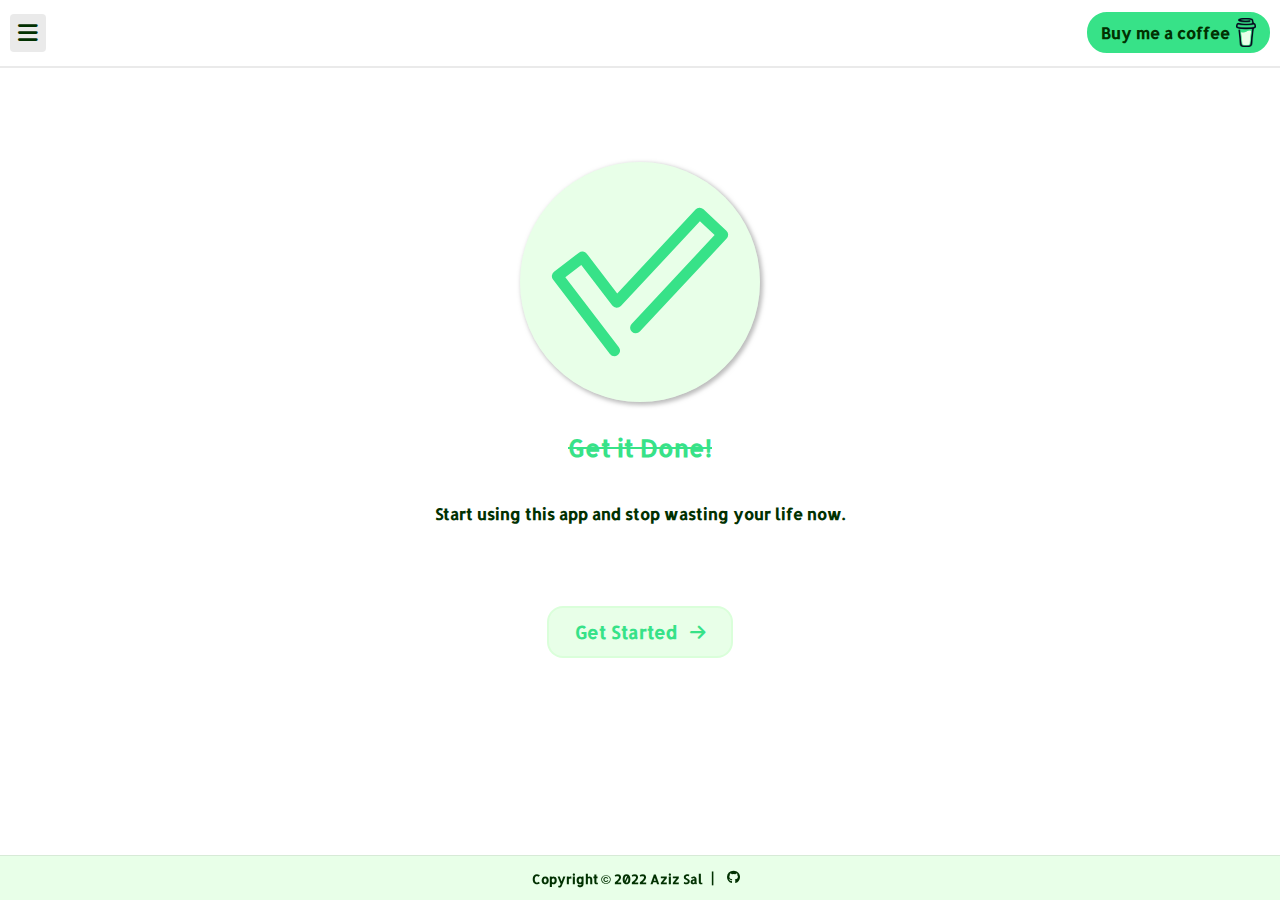
==== index.html @ b4b56050 "create user landing page relates #3" ====
<!DOCTYPE html>
<html lang="en">
<head>
  <meta charset="UTF-8">
  <meta http-equiv="X-UA-Compatible" content="IE=edge">
  <meta name="viewport" content="width=device-width, initial-scale=1.0">
  <title>Get it Done!</title>
  <link rel="icon" href="./check-mark.svg" type="icon">
  <link rel="preconnect" href="https://fonts.googleapis.com">
  <link rel="preconnect" href="https://fonts.gstatic.com" crossorigin>
  <link href="https://fonts.googleapis.com/css2?family=Allerta&display=swap" rel="stylesheet">
  <link rel="stylesheet" href="styles/landing.css">
  <link rel="stylesheet" href="https://cdnjs.cloudflare.com/ajax/libs/font-awesome/6.0.0-beta3/css/all.min.css"/>
</head>
<body>
  <header class="header">
    <div class="menu">
      <i class="fa-solid fa-bars"></i>
    </div>
    <div class="donate">
      <a href="https://www.buymeacoffee.com/" target="_blank">
        <button>
          <span>Buy me a coffee</span> 
          <img src="./images/coffee.png" width="20px" alt="coffee">
        </button>
      </a>
    </div>
  </header>
  <main class="main">
    <div class="container">
      <figure>
        <img src="images/check-mark.svg" alt="check mark">
        <figcaption>
          <h2 class="title">Get it Done!</h2>
          <p>Start using this app and stop wasting your life now.</p>
        </figcaption>
      </figure>
      <div class="get-started">
        <a href="todo-app.html">
          <button>
            <span>Get Started</span>
            <i id="arrow" class="fas fa-arrow-right"></i>
          </button>
        </a>
      </div>
    </div>
  </main>
  <footer class="footer">
    <p>
      Copyright &copy; 2022 Aziz Sal <span class="bar">|</span>
    </p>
    <a href="https://github.com/azzsal">
      <i class="fab fa-github"></i>
    </a>
  </footer>
  <script src="js/landing.js"></script>
</body>
</html>
---- styles/landing.css ----
* {
  box-sizing: border-box;
  font-family: 'Allerta', sans-serif;
}

::selection {
  background-color:rgba(128, 128, 128, 0.15);
}

:root {
  --body-bc: #fff;
  --primary-color: rgb(1, 49, 1);
  --secondary-color: #37e288;
  --extra-color: rgba(196, 255, 196, 0.384);
  --extra-bc: rgba(128, 128, 128, 0.164);
  --line-width: 0%;
}

button {
  cursor: pointer;
}

a {
  text-decoration: none;
}

/* header styling */

.header {
  display: flex;
  justify-content: space-between;
  align-items: center;
  border-bottom: 2px solid var(--extra-bc);
  padding: 1rem 0.6rem;
  position: absolute;
  width: 100%;
  top: 0;
  left: 0;
  height: 7.5vh;
}

.header .menu i{
  font-size: 1.4rem;
  color: var(--primary-color);
  background-color: var(--extra-bc);
  padding: 0.5rem;
  border-radius: 4px;
}

.header .donate button {
  background-color: var(--secondary-color);
  color: var(--primary-color);
  padding: 4px 12px;
  border-radius: 20px;
  outline: none;
  border: 2px solid var(--secondary-color);
  font-size: 1rem;
  font-weight: bold;
  display: inline-flex;
  align-items: center;
  transition: all 0.3s ease-in-out;
}

.header .donate button:hover {
  border: 2px solid rgb(1, 49, 1) !important;
}

.header .donate button span {
  margin-right: 0.4rem;
}

/* main section styling */

.main {
  display: flex;
  align-items: center;
  justify-content: center;
  height: 87.5vh;
}

.main .container {
  text-align: center;
}

.main .container figure {
  margin-bottom: 5rem;
}

.main .container img {
  background-color: var(--extra-color);
  width: 240px;
  border-radius: 50%;
  box-shadow: 2px 2px 4px 1px rgba(128, 128, 128, 0.527);
}

.main .container figure figcaption .title {
  font-weight: bold;
  color: var(--secondary-color);
  margin-top: 26px;
  display: inline-block;
}

.main .container figure figcaption .title::after {
  content: "";
  position: relative;
  display: block;
  bottom: 16px;
  left: 0;
  width: var(--line-width);
  height: 2px;
  background-color: var(--secondary-color);
  transition: all 3.2s ease;
}

.main .container figure figcaption .title:hover::after {
  width: var(--line-width);
}

.main .container figure p {
  line-height: 1.6;
  color: var(--primary-color);
  font-weight: bold;
  font-size: 1rem;
}

.main .container .get-started button {
  padding: 0.8rem 1.6rem;
  border-radius: 1rem;
  outline: none;
  border: 2px solid var(--extra-color);
  color: var(--secondary-color);
  background-color: var(--extra-color);
  font-weight: bold;
  font-size: 1.1rem;
  transition: all 0.3s ease-in-out;
}

.main .container .get-started button span {
  margin-right: 0.5rem;
}

.main .container .get-started button:hover {
  background-color: var(--secondary-color);
  color: var(--primary-color);
  border: 2px solid var(--primary-color);
}

/* footer styling */

.footer {
  position: fixed;
  bottom: 0;
  left: 0;
  display: flex;
  align-items: center;
  justify-content: center;
  gap: 10px;
  width: 100%;
  background-color: var(--extra-color);
  color: var(--primary-color);
  font-size: 0.84rem;
  font-weight: bold;
  border-top: 1px solid var(--extra-bc);
  height: 5vh;
}

.footer i {
  color:rgb(1, 49, 1);
  padding: 8px;
}

.footer .bar {
  position: relative;
  left: 5px;
  bottom: 2px;
}
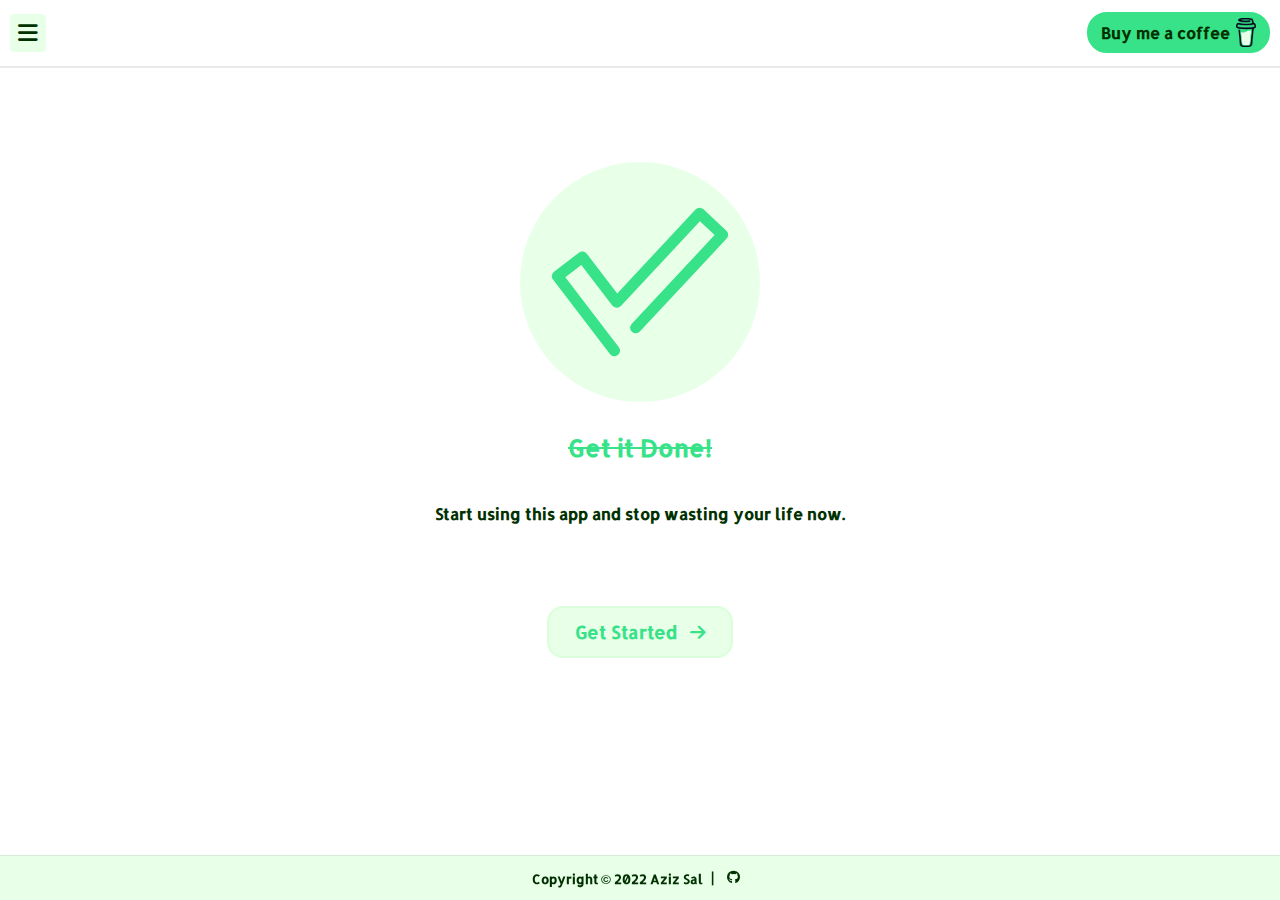
==== commit c6457138: "add fade effect for the check mark on the landing page relates #9" ====
--- a/index.html
+++ b/index.html
@@ -5,7 +5,7 @@
   <meta http-equiv="X-UA-Compatible" content="IE=edge">
   <meta name="viewport" content="width=device-width, initial-scale=1.0">
   <title>Get it Done!</title>
-  <link rel="icon" href="./check-mark.svg" type="icon">
+  <link rel="icon" href="images/check-mark.svg" type="icon">
   <link rel="preconnect" href="https://fonts.googleapis.com">
   <link rel="preconnect" href="https://fonts.gstatic.com" crossorigin>
   <link href="https://fonts.googleapis.com/css2?family=Allerta&display=swap" rel="stylesheet">
@@ -29,7 +29,7 @@
   <main class="main">
     <div class="container">
       <figure>
-        <img src="images/check-mark.svg" alt="check mark">
+        <img class="fade-right" src="images/check-mark.svg" alt="check mark">
         <figcaption>
           <h2 class="title">Get it Done!</h2>
           <p>Start using this app and stop wasting your life now.</p>
--- a/styles/landing.css
+++ b/styles/landing.css
@@ -14,6 +14,7 @@
   --extra-color: rgba(196, 255, 196, 0.384);
   --extra-bc: rgba(128, 128, 128, 0.164);
   --line-width: 0%;
+  --tran-value: 40px;
 }
 
 button {
@@ -42,7 +43,7 @@
 .header .menu i{
   font-size: 1.4rem;
   color: var(--primary-color);
-  background-color: var(--extra-bc);
+  background-color: var(--extra-color);
   padding: 0.5rem;
   border-radius: 4px;
 }
@@ -62,7 +63,7 @@
 }
 
 .header .donate button:hover {
-  border: 2px solid rgb(1, 49, 1) !important;
+  border: 2px solid rgb(1, 49, 1);
 }
 
 .header .donate button span {
@@ -90,7 +91,27 @@
   background-color: var(--extra-color);
   width: 240px;
   border-radius: 50%;
-  box-shadow: 2px 2px 4px 1px rgba(128, 128, 128, 0.527);
+  animation-delay: 0.2s;
+  animation-duration: 2s;
+  animation-fill-mode: both;
+}
+
+@keyframes fadeRight {
+  from {
+    opacity: 0;
+    transform: translateX(var(--tran-value));
+    box-shadow: 2px 2px 4px 1px rgba(128, 128, 128, 0);
+  }
+  to {
+    opacity: 1;
+    transform: none;
+    box-shadow: 2px 2px 4px 1px rgba(128, 128, 128, 0.527);
+
+  }
+}
+
+.fade-right {
+  animation-name: fadeRight;
 }
 
 .main .container figure figcaption .title {
@@ -109,7 +130,8 @@
   width: var(--line-width);
   height: 2px;
   background-color: var(--secondary-color);
-  transition: all 3.2s ease;
+  transition: all 3s ease;
+  transition-delay: 0.5s;
 }
 
 .main .container figure figcaption .title:hover::after {
@@ -175,3 +197,8 @@
   bottom: 2px;
 }
 
+@media (min-width: 1200px) {
+  :root {
+    --tran-value: 80px;
+  }
+}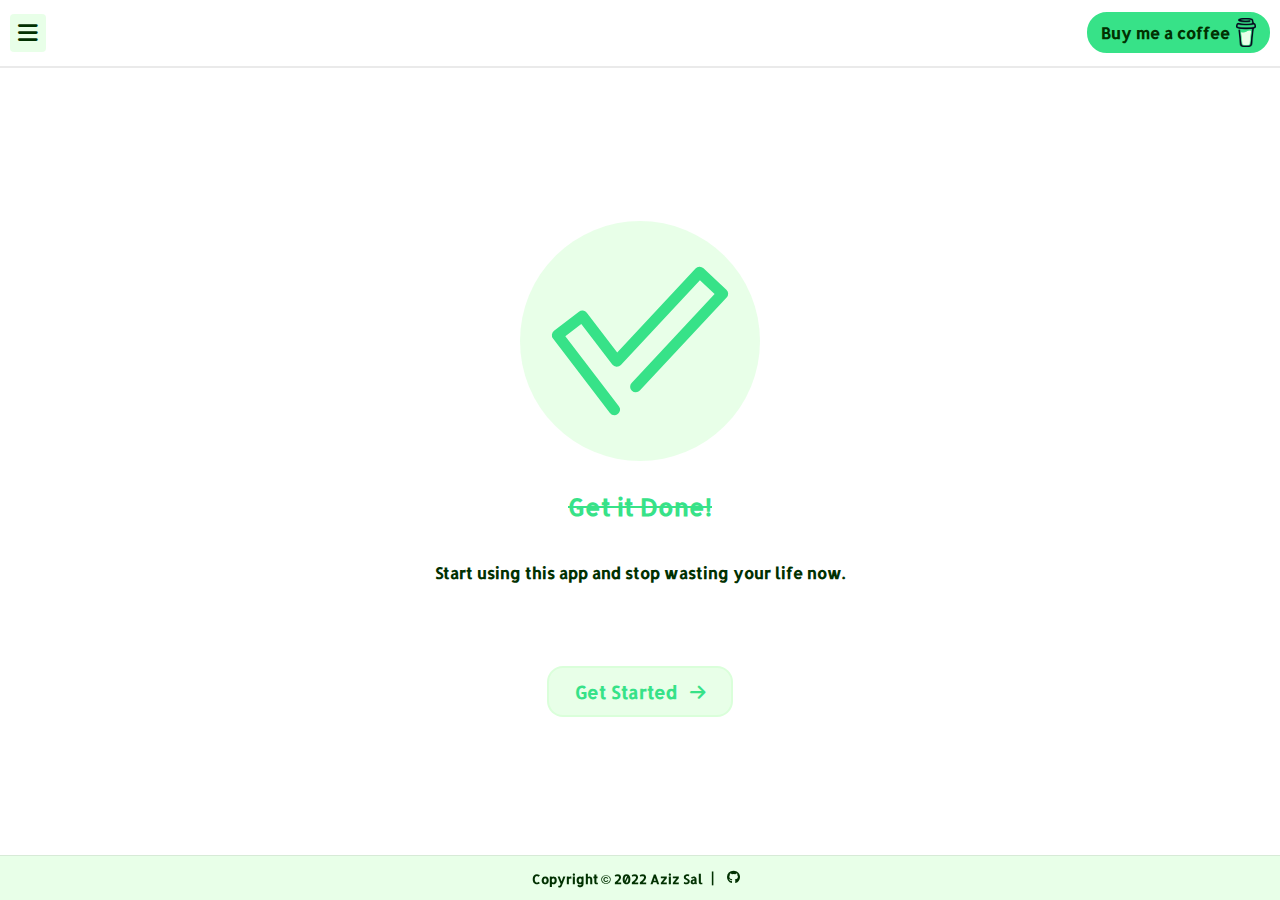
==== commit ab1032d7: "Add small fixes to the landing page" ====
--- a/index.html
+++ b/index.html
@@ -9,8 +9,9 @@
   <link rel="preconnect" href="https://fonts.googleapis.com">
   <link rel="preconnect" href="https://fonts.gstatic.com" crossorigin>
   <link href="https://fonts.googleapis.com/css2?family=Allerta&display=swap" rel="stylesheet">
+  <link rel="stylesheet" href="https://cdnjs.cloudflare.com/ajax/libs/font-awesome/6.0.0-beta3/css/all.min.css"/>
+  <link rel="stylesheet" href="styles/global.css">
   <link rel="stylesheet" href="styles/landing.css">
-  <link rel="stylesheet" href="https://cdnjs.cloudflare.com/ajax/libs/font-awesome/6.0.0-beta3/css/all.min.css"/>
 </head>
 <body>
   <header class="header">
--- a/styles/global.css
+++ b/styles/global.css
@@ -0,0 +1,31 @@
+* {
+  box-sizing: border-box;
+  font-family: 'Allerta', sans-serif;
+}
+
+::selection {
+  background-color:rgba(128, 128, 128, 0.15);
+}
+
+body {
+  margin: 0;
+  overflow-x: hidden;
+  margin: 0;
+}
+
+:root {
+  --body-bc: #fff;
+  --primary-color: rgb(1, 49, 1);
+  --secondary-color: #37e288;
+  --extra-color: rgba(196, 255, 196, 0.384);
+  --extra-bc: rgba(128, 128, 128, 0.164);
+  --line-width: 0%;
+}
+
+button {
+  cursor: pointer;
+}
+
+a {
+  text-decoration: none;
+}
--- a/styles/landing.css
+++ b/styles/landing.css
@@ -1,29 +1,3 @@
-* {
-  box-sizing: border-box;
-  font-family: 'Allerta', sans-serif;
-}
-
-::selection {
-  background-color:rgba(128, 128, 128, 0.15);
-}
-
-:root {
-  --body-bc: #fff;
-  --primary-color: rgb(1, 49, 1);
-  --secondary-color: #37e288;
-  --extra-color: rgba(196, 255, 196, 0.384);
-  --extra-bc: rgba(128, 128, 128, 0.164);
-  --line-width: 0%;
-  --tran-value: 40px;
-}
-
-button {
-  cursor: pointer;
-}
-
-a {
-  text-decoration: none;
-}
 
 /* header styling */
 
@@ -33,7 +7,6 @@
   align-items: center;
   border-bottom: 2px solid var(--extra-bc);
   padding: 1rem 0.6rem;
-  position: absolute;
   width: 100%;
   top: 0;
   left: 0;
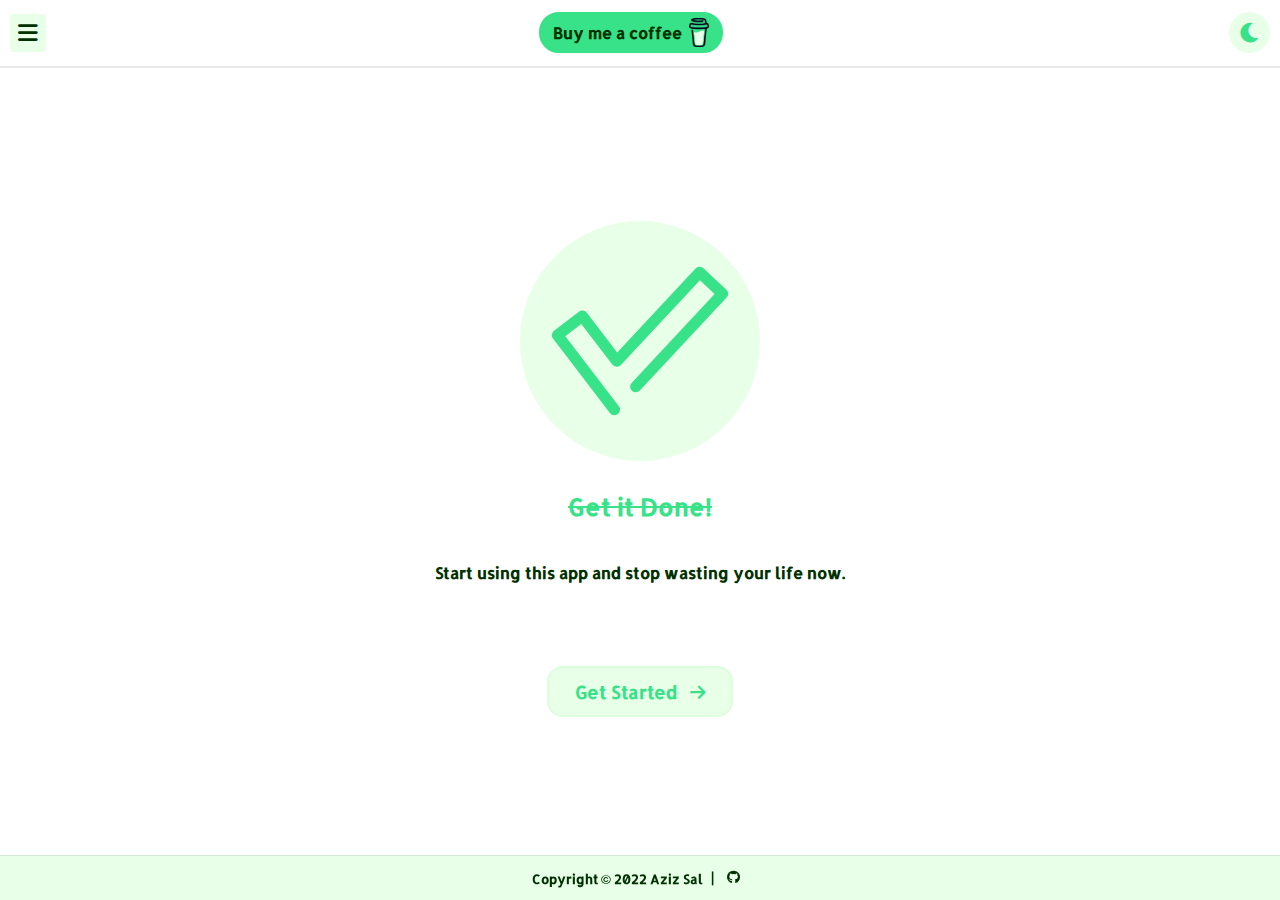
==== commit ce269c23: "add toggle page mode button js logic #33" ====
--- a/index.html
+++ b/index.html
@@ -23,6 +23,13 @@
         <button>
           <span>Buy me a coffee</span> 
           <img src="./images/coffee.png" width="20px" alt="coffee">
+        </button>
+      </a>
+    </div>
+    <div class="mode">
+      <a>
+        <button>
+          <i class="far fa-moon"></i>
         </button>
       </a>
     </div>
@@ -54,6 +61,7 @@
       <i class="fab fa-github"></i>
     </a>
   </footer>
+  <script src="js/toggle-mode.js"></script>
   <script src="js/landing.js"></script>
 </body>
 </html>
--- a/styles/global.css
+++ b/styles/global.css
@@ -7,19 +7,30 @@
   background-color:rgba(128, 128, 128, 0.15);
 }
 
-body {
-  margin: 0;
-  overflow-x: hidden;
-  margin: 0;
-}
-
 :root {
   --body-bc: #fff;
+  --text-color: rgb(1, 49, 1);
   --primary-color: rgb(1, 49, 1);
   --secondary-color: #37e288;
   --extra-color: rgba(196, 255, 196, 0.384);
   --extra-bc: rgba(128, 128, 128, 0.164);
+  
   --line-width: 0%;
+  --translate-value: 40px;
+}
+
+body {
+  background-color: var(--body-bc);
+  margin: 0;
+  overflow-x: hidden;
+  margin: 0;
+  transition: 0.4s ease-in-out;
+}
+
+body.dark-mode {
+  --body-bc: rgb(22, 37, 51);
+  --text-color: rgb(234, 235, 236);
+  
 }
 
 button {
@@ -29,3 +40,37 @@
 a {
   text-decoration: none;
 }
+
+.disabled, 
+.non-active {
+  pointer-events: none;
+}
+
+.non-active {
+  opacity: 0.4;
+}
+
+.header .mode {
+  margin-left: 0.8rem;
+}
+
+/* toggle page mode button styling */
+
+.header .mode button {
+  background-color: var(--extra-color);
+  display: inline-flex;
+  align-items: center;
+  justify-content: center;
+  border: none;
+  outline: none;
+  border-radius: 50%;
+  width: 41px;
+  height: 41px;  
+}
+
+.header .mode button i {
+  font-size: 1.4rem;
+  font-weight: bold;
+  color: var(--secondary-color);
+  pointer-events: none;
+}--- a/styles/landing.css
+++ b/styles/landing.css
@@ -72,7 +72,7 @@
 @keyframes fadeRight {
   from {
     opacity: 0;
-    transform: translateX(var(--tran-value));
+    transform: translateX(var(--translate-value));
     box-shadow: 2px 2px 4px 1px rgba(128, 128, 128, 0);
   }
   to {
@@ -172,6 +172,6 @@
 
 @media (min-width: 1200px) {
   :root {
-    --tran-value: 80px;
+    --translate-value: 80px;
   }
 }